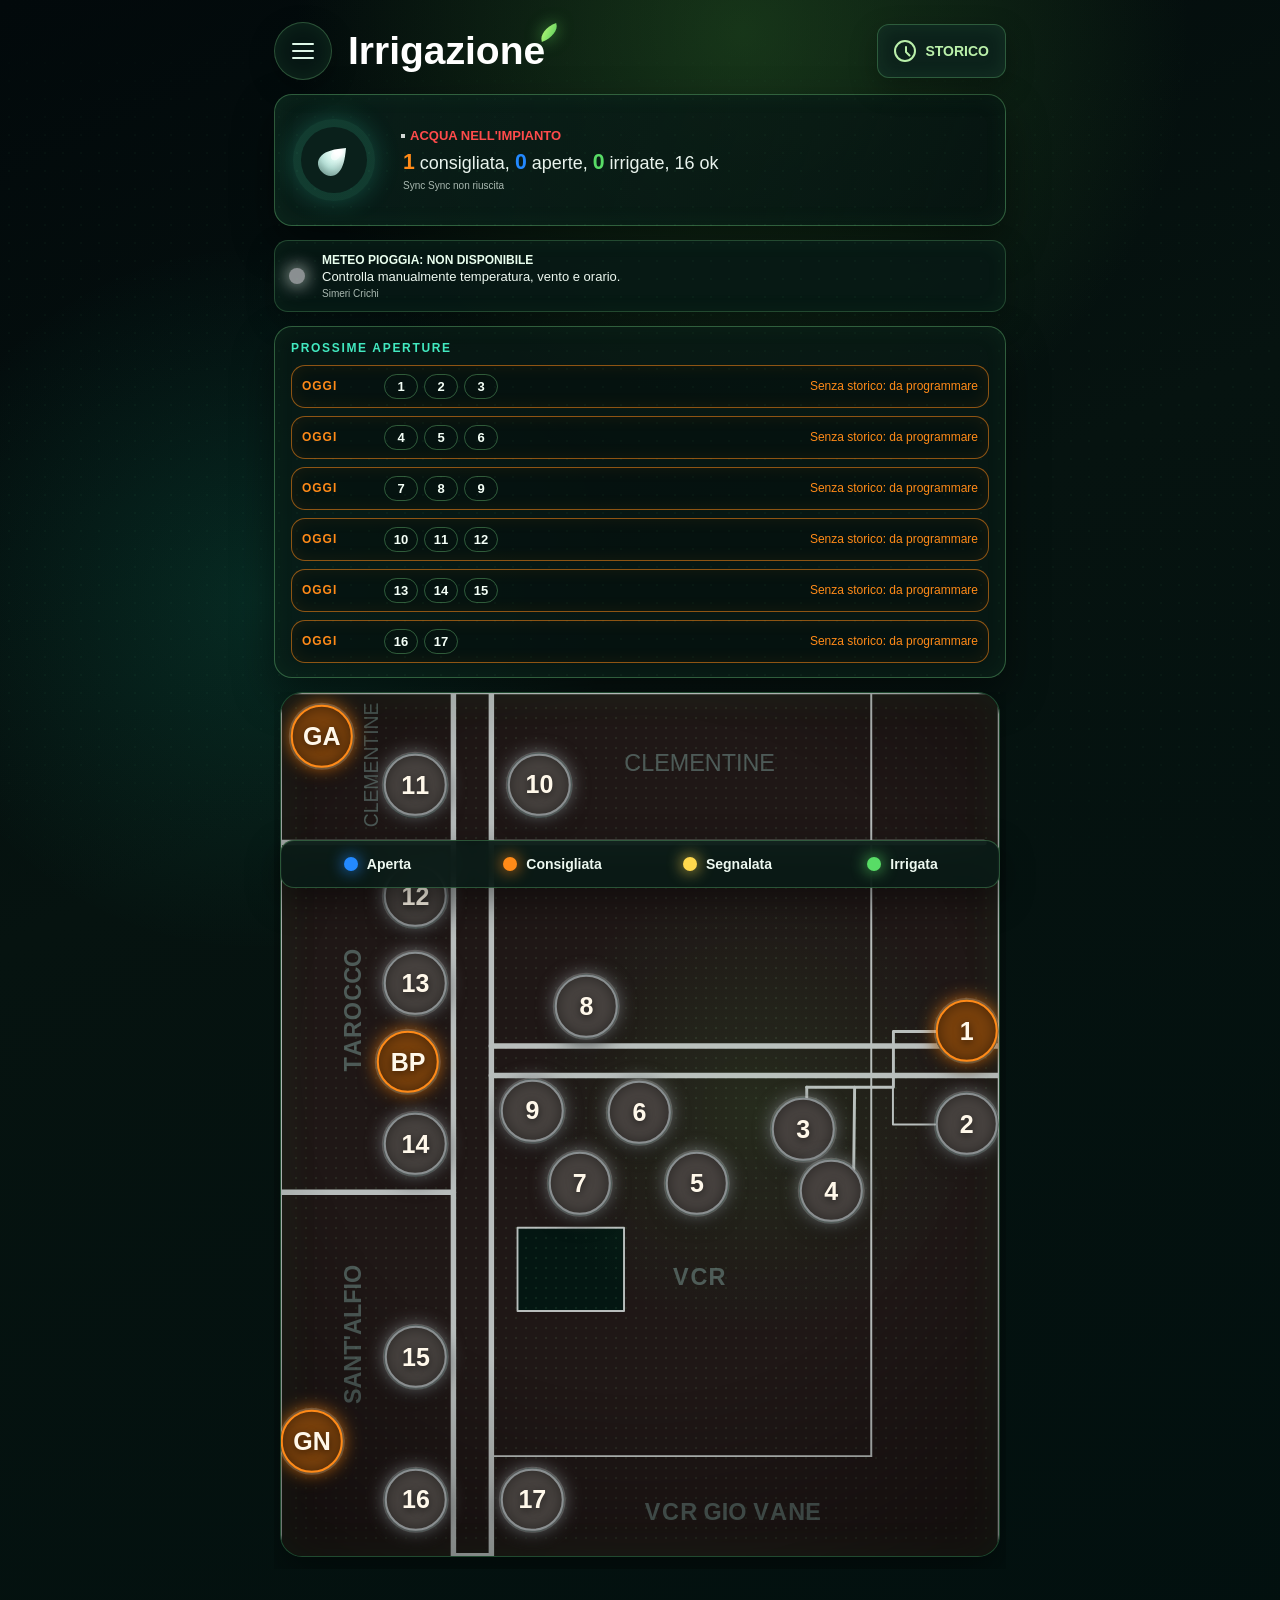
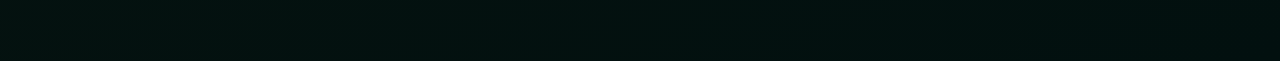
==== index.html @ 6cc9bf4e "Restore compact opening plan" ====
<!doctype html>
<html lang="it">
<head>
  <meta charset="utf-8">
  <meta name="viewport" content="width=device-width, initial-scale=1, viewport-fit=cover">
  <title>Irrigazione bocchette</title>
  <meta name="theme-color" content="#061511">
  <link rel="manifest" href="manifest.webmanifest">
  <link rel="stylesheet" href="irrigazione.css?v=neon-1">
  <link rel="stylesheet" href="neon.css?v=7">
  <link rel="stylesheet" href="next-state.css?v=10">
  <link rel="stylesheet" href="piano-aperture.css?v=3">
</head>
<body>
  <main class="app-shell">
    <header class="topbar">
      <button class="menu-button" type="button" aria-label="Menu">
        <span></span>
      </button>
      <h1>Irrigazione</h1>
      <button class="reset-button" id="historyButton" type="button">
        <span class="history-icon"></span>
        STORICO
      </button>
    </header>

    <section class="status-card" aria-label="Stato irrigazione">
      <div class="water-gauge" aria-hidden="true">
        <span></span>
      </div>
      <div class="status-copy">
        <div class="water-status water-status-off" id="waterStatus">
          <span class="status-led"></span>
          <span>ACQUA NELL'IMPIANTO</span>
        </div>
        <p class="cycle-complete" id="cycleComplete" hidden>CICLO COMPLETATO</p>
        <p class="pressure-warning" id="pressureWarning" hidden>IMPIANTO SOTTO PRESSIONE</p>
        <p id="summary">Caricamento...</p>
        <p class="sync-status" id="syncStatus">Sync locale</p>
      </div>
    </section>

    <section class="weather-advice" id="weatherAdvice" data-state="unknown" aria-label="Meteo irrigazione a pioggia">
      <div class="weather-dot" aria-hidden="true"></div>
      <div>
        <p class="weather-label" id="weatherAdviceLabel">METEO PIOGGIA: CARICAMENTO</p>
        <p class="weather-detail" id="weatherAdviceDetail">Leggo condizioni di Simeri Crichi...</p>
        <p class="weather-metrics" id="weatherAdviceMetrics">--</p>
      </div>
    </section>

    <section class="plan-card" aria-label="Prossime aperture consigliate">
      <p class="plan-title">PROSSIME APERTURE</p>
      <div class="plan-list" id="planList">Calcolo dallo storico...</div>
      <p class="plan-rain" id="planRain" hidden></p>
    </section>

    <section class="map-stage" aria-label="Mappa irrigazione">
      <div class="map-frame" id="mapFrame">
        <img class="map-image" src="mappa-irrigazione.svg" alt="Mappa irrigazione agricola">
        <div class="tap-layer" id="tapLayer" aria-label="Bocchette cliccabili"></div>
      </div>
    </section>

    <section class="legend" aria-label="Legenda stati">
      <span><i class="swatch swatch-open"></i>Aperta</span>
      <span><i class="swatch swatch-due"></i>Consigliata</span>
      <span><i class="swatch swatch-next"></i>Segnalata</span>
      <span><i class="swatch swatch-fresh"></i>Irrigata</span>
    </section>
  </main>

  <dialog class="valve-sheet" id="valveSheet">
    <form method="dialog" class="sheet-card">
      <div class="sheet-head">
        <div>
          <h2 id="sheetTitle">Bocchetta</h2>
          <p id="sheetStatus">Da aprire</p>
        </div>
        <button class="close-button" value="close" aria-label="Chiudi scheda" type="submit">&times;</button>
      </div>

      <label class="note-field">
        Nota
        <textarea id="valveNote" rows="4" placeholder="Nota opzionale"></textarea>
      </label>

      <div class="sheet-actions">
        <button class="action-toggle" id="toggleValve" type="button">APRI</button>
        <button class="action-next" id="nextValve" type="button">SEGNALA DA APRIRE</button>
      </div>
    </form>
  </dialog>

  <dialog class="history-sheet" id="historySheet">
    <form method="dialog" class="sheet-card">
      <div class="sheet-head">
        <div>
          <h2>Storico</h2>
          <p id="historyCount">Nessun movimento</p>
        </div>
        <button class="close-button" value="close" aria-label="Chiudi storico" type="submit">&times;</button>
      </div>

      <label class="note-field">
        Operatore
        <input id="operatorName" type="text" autocomplete="name" placeholder="Nome di chi apre/chiude">
      </label>

      <div class="history-list" id="historyList"></div>
    </form>
  </dialog>

  <script src="sync-config.js?v=20260609-3"></script>
  <script src="irrigazione.js?v=20260610-1"></script>
  <script src="history-all-valves.js?v=5"></script>
  <script src="next-state.js?v=1"></script>
  <script src="smart-rules.js?v=1"></script>
  <script src="ui-neon.js?v=4"></script>
  <script src="weather-advice.js?v=1"></script>
  <script src="piano-aperture.js?v=3"></script>
  <script>
    if ("serviceWorker" in navigator && location.protocol === "https:") {
      navigator.serviceWorker.register("sw.js");
    }
  </script>
</body>
</html>
---- irrigazione.css ----
:root {
  color-scheme: light;
  --bg: #eef2ec;
  --panel: #ffffff;
  --text: #172019;
  --muted: #5f6d63;
  --open: #1677d2;
  --due: #d9501e;
  --fresh: #1f9d55;
  --ok: #8a8f91;
  --shadow: 0 10px 28px rgba(20, 29, 22, 0.18);
}

* {
  box-sizing: border-box;
}

body {
  margin: 0;
  min-height: 100vh;
  background: var(--bg);
  color: var(--text);
  font-family: Arial, Helvetica, sans-serif;
}

button,
input,
textarea {
  font: inherit;
}

.app-shell {
  min-height: 100vh;
  display: flex;
  flex-direction: column;
}

.topbar {
  position: sticky;
  top: 0;
  z-index: 5;
  display: flex;
  align-items: center;
  justify-content: space-between;
  gap: 12px;
  padding: max(12px, env(safe-area-inset-top)) 12px 10px;
  background: rgba(238, 242, 236, 0.94);
  backdrop-filter: blur(12px);
  border-bottom: 1px solid rgba(23, 32, 25, 0.12);
}

h1,
h2,
p {
  margin: 0;
}

h1 {
  font-size: 20px;
  line-height: 1.1;
}

.topbar p,
.sheet-head p {
  margin-top: 4px;
  color: var(--muted);
  font-size: 13px;
}

.topbar .sync-status {
  margin-top: 3px;
  font-size: 11px;
}

.water-status {
  display: flex;
  align-items: center;
  gap: 7px;
  margin-top: 6px;
  color: var(--muted);
  font-size: 12px;
  font-weight: 800;
  line-height: 1.15;
}

.status-led {
  width: 12px;
  height: 12px;
  border-radius: 50%;
  flex: 0 0 auto;
  box-shadow: 0 0 0 2px rgba(255, 255, 255, 0.82), 0 0 10px var(--led-color);
  background: var(--led-color);
}

.water-status-on {
  --led-color: var(--fresh);
}

.water-status-off {
  --led-color: #d92525;
}

.pressure-warning {
  margin-top: 5px;
  color: #d92525;
  font-size: 13px;
  font-weight: 900;
  line-height: 1.15;
}

.cycle-complete {
  margin-top: 5px;
  color: var(--fresh);
  font-size: 13px;
  font-weight: 900;
  line-height: 1.15;
}

.reset-button {
  flex: 0 0 auto;
  min-height: 44px;
  padding: 0 12px;
  border: 0;
  border-radius: 6px;
  background: #2d342f;
  color: #fff;
  font-weight: 700;
}

.map-stage {
  flex: 1;
  overflow: auto;
  padding: 10px 10px 82px;
}

.map-frame {
  position: relative;
  width: min(100%, 720px);
  aspect-ratio: 1535 / 1844;
  margin: 0 auto;
  background: #c5d1bf;
  box-shadow: var(--shadow);
}

.map-image {
  position: absolute;
  inset: 0;
  width: 100%;
  height: 100%;
  display: block;
  user-select: none;
  pointer-events: none;
}

.tap-layer {
  position: absolute;
  inset: 0;
}

.valve-hit {
  position: absolute;
  width: clamp(34px, 8.65%, 68px);
  aspect-ratio: 1;
  transform: translate(-50%, -50%);
  border: 3px solid var(--state-color);
  border-radius: 50%;
  background: color-mix(in srgb, var(--state-color) 22%, transparent);
  box-shadow: 0 0 0 2px rgba(255, 255, 255, 0.72), 0 3px 10px rgba(0, 0, 0, 0.18);
  color: transparent;
  cursor: pointer;
  touch-action: manipulation;
}

.valve-hit:focus-visible {
  outline: 4px solid #111;
  outline-offset: 3px;
}

.state-open {
  --state-color: var(--open);
}

.state-due {
  --state-color: var(--due);
}

.state-fresh {
  --state-color: var(--fresh);
}

.state-ok {
  --state-color: var(--ok);
}

.legend {
  position: fixed;
  left: 10px;
  right: 10px;
  bottom: max(10px, env(safe-area-inset-bottom));
  z-index: 4;
  display: grid;
  grid-template-columns: repeat(3, minmax(0, 1fr));
  gap: 6px;
  width: min(calc(100% - 20px), 720px);
  margin: 0 auto;
  padding: 8px;
  border-radius: 8px;
  background: rgba(255, 255, 255, 0.94);
  box-shadow: 0 8px 22px rgba(20, 29, 22, 0.16);
  font-size: 12px;
  font-weight: 700;
}

.legend span {
  display: flex;
  align-items: center;
  justify-content: center;
  gap: 5px;
  min-width: 0;
}

.swatch {
  display: inline-block;
  width: 10px;
  height: 10px;
  border-radius: 50%;
  flex: 0 0 auto;
}

.swatch-open {
  background: var(--open);
}

.swatch-due {
  background: var(--due);
}

.swatch-fresh {
  background: var(--fresh);
}

.valve-sheet {
  width: min(420px, calc(100vw - 20px));
  margin: auto auto 10px;
  padding: 0;
  border: 0;
  border-radius: 8px;
  background: transparent;
}

.history-sheet {
  width: min(520px, calc(100vw - 20px));
  max-height: min(720px, calc(100vh - 20px));
  margin: auto auto 10px;
  padding: 0;
  border: 0;
  border-radius: 8px;
  background: transparent;
}

.history-sheet::backdrop {
  background: rgba(15, 20, 16, 0.42);
}

.valve-sheet::backdrop {
  background: rgba(15, 20, 16, 0.42);
}

.sheet-card {
  display: grid;
  gap: 14px;
  padding: 16px;
  border-radius: 8px;
  background: var(--panel);
  box-shadow: var(--shadow);
}

.sheet-head {
  display: flex;
  justify-content: space-between;
  align-items: flex-start;
  gap: 12px;
}

.sheet-head h2 {
  font-size: 22px;
}

.close-button {
  width: 42px;
  height: 42px;
  border: 0;
  border-radius: 50%;
  background: #eef0ee;
  color: #18221b;
  font-size: 28px;
  line-height: 1;
}

.note-field {
  display: grid;
  gap: 7px;
  color: var(--muted);
  font-size: 13px;
  font-weight: 700;
}

textarea {
  width: 100%;
  resize: vertical;
  border: 1px solid #cbd2cc;
  border-radius: 6px;
  padding: 10px;
  color: var(--text);
}

input {
  width: 100%;
  border: 1px solid #cbd2cc;
  border-radius: 6px;
  padding: 10px;
  color: var(--text);
}

.history-list {
  display: grid;
  gap: 8px;
  max-height: min(420px, 52vh);
  overflow: auto;
  padding-right: 2px;
}

.history-empty {
  padding: 14px;
  border: 1px solid #d7ddd8;
  border-radius: 6px;
  color: var(--muted);
  font-size: 13px;
  text-align: center;
}

.history-day {
  display: grid;
  gap: 7px;
  padding: 10px;
  border: 1px solid #d7ddd8;
  border-radius: 6px;
  background: #f9fbf8;
}

.history-day h3 {
  margin: 0;
  font-size: 15px;
}

.history-table {
  display: grid;
  gap: 6px;
}

.history-row {
  display: grid;
  grid-template-columns: 34px 1fr;
  gap: 4px 8px;
  padding: 8px;
  border-radius: 6px;
  background: #fff;
  border: 1px solid #e2e7e3;
}

.history-row strong {
  grid-row: span 2;
  align-self: center;
  font-size: 14px;
}

.history-row span {
  min-width: 0;
  color: var(--muted);
  font-size: 11px;
  font-weight: 800;
  line-height: 1.25;
}

.history-day-empty {
  padding: 8px;
  border-radius: 6px;
  background: #fff;
  border: 1px solid #e2e7e3;
  color: var(--muted);
  font-size: 12px;
  font-weight: 800;
  text-align: center;
}

.sheet-actions {
  display: grid;
  gap: 10px;
}

.sheet-actions button {
  min-height: 54px;
  border: 0;
  border-radius: 6px;
  color: #fff;
  font-weight: 800;
  letter-spacing: 0;
}

.action-toggle {
  background: var(--open);
}

.action-toggle.is-closing {
  background: var(--fresh);
}

@media (min-width: 760px) {
  .topbar {
    padding-inline: calc((100vw - 720px) / 2);
  }

  .map-stage {
    padding-top: 16px;
  }
}
---- neon.css ----
:root {
  color-scheme: dark;
  --cycle-progress: 0%;
  --bg: #04100e;
  --text: #f4fff7;
  --muted: #a9b8b0;
  --open: #2389ff;
  --due: #ff8a18;
  --next: #ffd84d;
  --fresh: #58dc66;
  --ok: #8a8f91;
  --danger: #ff4b4b;
  --green: #9ae281;
  --mint: #42e9c0;
  --line: rgba(127, 232, 142, 0.34);
  --shadow: 0 18px 42px rgba(0, 0, 0, 0.44);
}

html,
body {
  background: #04100e;
}

body {
  color: var(--text);
  background:
    radial-gradient(circle at 58% 2%, rgba(73, 159, 56, 0.28), transparent 25%),
    radial-gradient(circle at 20% 36%, rgba(20, 228, 177, 0.12), transparent 24%),
    linear-gradient(155deg, #02090b 0%, #061310 42%, #02100f 100%);
}

body::before {
  content: "";
  position: fixed;
  inset: 0;
  pointer-events: none;
  background-image: radial-gradient(rgba(130, 239, 160, 0.18) 0.7px, transparent 0.8px);
  background-size: 18px 18px;
  mask-image: linear-gradient(to bottom, transparent, black 16%, black 82%, transparent);
  opacity: 0.2;
}

.app-shell {
  gap: 14px;
  width: min(100%, 760px);
  margin: 0 auto;
  padding: max(22px, env(safe-area-inset-top)) 14px 92px;
}

.topbar {
  position: relative;
  display: grid;
  grid-template-columns: 60px 1fr auto;
  align-items: center;
  gap: 14px;
  padding: 0;
  background: transparent;
  border: 0;
  backdrop-filter: none;
}

.menu-button {
  width: 58px;
  height: 58px;
  border: 1px solid rgba(137, 237, 149, 0.28);
  border-radius: 50%;
  background: rgba(10, 28, 24, 0.78);
  box-shadow: inset 0 0 20px rgba(101, 214, 121, 0.08), 0 8px 26px rgba(0, 0, 0, 0.28);
}

.menu-button span,
.menu-button::before,
.menu-button::after {
  content: "";
  display: block;
  width: 22px;
  height: 2px;
  margin: 5px auto;
  border-radius: 999px;
  background: #dff8e8;
}

h1 {
  position: relative;
  width: max-content;
  max-width: 100%;
  color: #fff;
  font-size: clamp(25px, 8.4vw, 39px);
  line-height: 0.92;
  font-weight: 900;
}

h1::after {
  content: "";
  position: absolute;
  top: -7px;
  right: -14px;
  width: 20px;
  height: 13px;
  border-radius: 100% 0 100% 0;
  background: linear-gradient(135deg, #c5ff7a, #4ec75a);
  transform: rotate(-20deg);
  box-shadow: 0 0 16px rgba(115, 255, 105, 0.55);
}

.reset-button {
  display: inline-flex;
  align-items: center;
  gap: 9px;
  min-height: 54px;
  padding: 0 16px;
  border: 1px solid rgba(131, 239, 149, 0.28);
  border-radius: 12px;
  background: rgba(13, 35, 29, 0.88);
  color: #baf0aa;
  box-shadow: inset 0 0 18px rgba(107, 222, 127, 0.09), 0 10px 28px rgba(0, 0, 0, 0.3);
  font-size: 14px;
  font-weight: 900;
}

.history-icon {
  width: 22px;
  height: 22px;
  border: 2px solid currentColor;
  border-radius: 50%;
  position: relative;
}

.history-icon::before,
.history-icon::after {
  content: "";
  position: absolute;
  left: 9px;
  top: 4px;
  width: 2px;
  height: 7px;
  border-radius: 999px;
  background: currentColor;
  transform-origin: bottom;
}

.history-icon::after {
  height: 6px;
  transform: rotate(135deg);
}

.status-card {
  display: grid;
  grid-template-columns: 96px minmax(0, 1fr);
  gap: 14px;
  align-items: center;
  min-height: 132px;
  padding: 18px;
  border: 1px solid var(--line);
  border-radius: 18px;
  background: linear-gradient(110deg, rgba(10, 32, 26, 0.88), rgba(5, 17, 16, 0.72));
  box-shadow: var(--shadow), inset 0 0 24px rgba(92, 229, 116, 0.06);
}

.water-gauge {
  width: 82px;
  aspect-ratio: 1;
  border-radius: 50%;
  display: grid;
  place-items: center;
  background:
    conic-gradient(var(--mint) 0 var(--cycle-progress), rgba(82, 255, 205, 0.14) var(--cycle-progress) 100%);
  box-shadow: 0 0 26px rgba(54, 236, 197, 0.24);
  position: relative;
}

.water-gauge::before {
  content: "";
  position: absolute;
  inset: 8px;
  border-radius: 50%;
  background: #0a201b;
}

.water-gauge span {
  position: relative;
  z-index: 1;
  width: 24px;
  height: 32px;
  border-radius: 50% 50% 50% 10px;
  background: linear-gradient(145deg, #ffffff 0%, #d8f5ec 48%, #9ac7bc 100%);
  transform: rotate(45deg);
  box-shadow: inset -5px -5px 9px rgba(0, 0, 0, 0.18), 0 0 18px rgba(231, 255, 247, 0.35);
}

.water-gauge span::after {
  content: "";
  position: absolute;
  top: 7px;
  left: 7px;
  width: 8px;
  height: 13px;
  border-radius: 50%;
  background: rgba(255, 255, 255, 0.58);
}

.status-copy {
  min-width: 0;
  display: grid;
  gap: 7px;
}

.water-status {
  margin-top: 0;
  color: var(--green);
  font-size: clamp(10px, 2.5vw, 13px);
  font-weight: 900;
}

.water-status-off {
  color: var(--danger);
}

.status-led {
  width: 0;
  height: 0;
  overflow: hidden;
}

#summary {
  color: #e9f3ed;
  font-size: clamp(12px, 3.7vw, 18px);
  line-height: 1.05;
}

.summary-count {
  font-size: 1.18em;
  font-weight: 900;
}

.summary-due {
  color: var(--due);
}

.summary-open {
  color: var(--open);
}

.summary-next {
  color: var(--next);
}

.summary-fresh {
  color: var(--fresh);
}

.sync-status {
  color: var(--muted);
  font-size: 10px;
}

.sync-status::before {
  content: "Sync ";
}

.pressure-warning,
.cycle-complete {
  font-size: 12px;
  font-weight: 900;
}

.pressure-warning {
  color: var(--danger);
}

.cycle-complete {
  color: var(--fresh);
}

.map-stage {
  padding: 0 0 12px;
}

.map-frame {
  overflow: hidden;
  border: 1px solid rgba(122, 237, 143, 0.24);
  border-radius: 22px;
  background: radial-gradient(circle at 66% 48%, rgba(74, 201, 82, 0.11), transparent 35%), #041612;
  box-shadow: var(--shadow), inset 0 0 40px rgba(67, 236, 100, 0.08);
}

.map-frame::before {
  content: "";
  position: absolute;
  inset: 10px;
  z-index: 1;
  pointer-events: none;
  border-radius: 14px;
  background-image: radial-gradient(rgba(109, 236, 127, 0.21) 0.8px, transparent 0.9px);
  background-size: 10px 10px;
  opacity: 0.42;
  mix-blend-mode: screen;
}

.map-frame::after {
  content: "";
  position: absolute;
  inset: 0;
  pointer-events: none;
  z-index: 3;
  background: radial-gradient(circle at 50% 42%, transparent 55%, rgba(0, 0, 0, 0.42));
}

.map-image {
  filter: invert(1) hue-rotate(70deg) saturate(1.4) brightness(0.78) contrast(1.35);
  opacity: 0.82;
  mix-blend-mode: screen;
}

.tap-layer {
  z-index: 4;
}

.valve-hit {
  width: clamp(38px, 8.7%, 68px);
  border: 2px solid var(--state-color);
  background: color-mix(in srgb, var(--state-color) 42%, #170b03);
  box-shadow:
    0 0 0 2px rgba(255, 255, 255, 0.16),
    0 0 18px color-mix(in srgb, var(--state-color) 82%, transparent),
    0 8px 18px rgba(0, 0, 0, 0.5),
    inset 0 0 14px rgba(0, 0, 0, 0.42);
  color: #fff8ea;
  font-size: clamp(16px, 4vw, 25px);
  font-weight: 900;
  text-shadow: 0 2px 8px rgba(0, 0, 0, 0.65);
}

.legend {
  left: 14px;
  right: 14px;
  bottom: max(12px, env(safe-area-inset-bottom));
  width: min(calc(100% - 28px), 720px);
  padding: 15px 12px;
  border: 1px solid rgba(127, 232, 142, 0.28);
  border-radius: 14px;
  background: rgba(8, 26, 22, 0.9);
  box-shadow: 0 12px 34px rgba(0, 0, 0, 0.44);
  backdrop-filter: blur(14px);
  color: #edf8f0;
  font-size: 14px;
  grid-template-columns: repeat(4, minmax(0, 1fr));
}

.legend span {
  gap: 9px;
}

.swatch {
  width: 14px;
  height: 14px;
  background: var(--state-color);
  box-shadow: 0 0 16px var(--state-color);
}

.swatch-open {
  --state-color: var(--open);
}

.swatch-due {
  --state-color: var(--due);
}

.swatch-next {
  --state-color: var(--next);
}

.swatch-fresh {
  --state-color: var(--fresh);
}

.sheet-card {
  border: 1px solid rgba(127, 232, 142, 0.28);
  border-radius: 18px;
  background: rgba(6, 21, 18, 0.96);
  color: var(--text);
}

.close-button {
  background: rgba(239, 255, 244, 0.1);
  color: #ecfff1;
}

textarea,
input {
  border: 1px solid rgba(127, 232, 142, 0.24);
  border-radius: 10px;
  background: rgba(0, 0, 0, 0.22);
  color: var(--text);
}

.history-day,
.history-row,
.history-empty,
.history-day-empty {
  border-color: rgba(127, 232, 142, 0.22);
  background: rgba(255, 255, 255, 0.05);
  color: var(--text);
}

.sheet-actions button {
  border-radius: 12px;
  min-height: 48px;
  font-size: 15px;
  padding: 12px;
}

.action-next {
  border: 1px solid color-mix(in srgb, var(--next) 62%, transparent);
  background: linear-gradient(135deg, rgba(255, 216, 77, 0.23), rgba(69, 49, 3, 0.7));
  color: #fff3b7;
  box-shadow: inset 0 0 16px rgba(255, 216, 77, 0.12), 0 0 22px rgba(255, 216, 77, 0.18);
}

.action-next.is-marked {
  background: linear-gradient(135deg, rgba(255, 216, 77, 0.95), rgba(164, 101, 0, 0.95));
  color: #160f00;
}

.state-next {
  --state-color: var(--next);
}

@media (max-width: 520px) {
  .app-shell {
    padding-inline: 10px;
  }

  .topbar {
    grid-template-columns: 52px 1fr auto;
    gap: 10px;
  }

  .menu-button {
    width: 50px;
    height: 50px;
  }

  .reset-button {
    min-height: 48px;
    padding-inline: 12px;
    font-size: 12px;
  }

  .history-icon {
    width: 18px;
    height: 18px;
  }

  .status-card {
    grid-template-columns: 76px minmax(0, 1fr);
    padding: 14px;
  }

  .water-gauge {
    width: 66px;
  }

}
---- next-state.css ----
:root {
  --next: #ffd84d;
}

.summary-next {
  color: var(--next);
}

.state-next {
  --state-color: var(--next);
}

.swatch-next {
  --state-color: var(--next);
}

.legend {
  grid-template-columns: repeat(4, minmax(0, 1fr));
  font-size: 14px;
}

@media (max-width: 520px) {
  .legend {
    grid-template-columns: repeat(2, minmax(0, 1fr));
    row-gap: 12px;
    padding-block: 13px;
  }

  .legend span {
    justify-content: center;
  }
}

.sheet-actions button {
  min-height: 48px;
  font-size: 15px;
  padding: 12px;
}

.action-next {
  border: 1px solid color-mix(in srgb, var(--next) 62%, transparent);
  background: linear-gradient(135deg, rgba(255, 216, 77, 0.23), rgba(69, 49, 3, 0.7));
  color: #fff3b7;
  box-shadow: inset 0 0 16px rgba(255, 216, 77, 0.12), 0 0 22px rgba(255, 216, 77, 0.18);
}

.action-next.is-marked {
  background: linear-gradient(135deg, rgba(255, 216, 77, 0.95), rgba(164, 101, 0, 0.95));
  color: #160f00;
}

.status-card .water-status {
  font-size: clamp(10px, 2.5vw, 13px);
}

.status-card #summary {
  font-size: clamp(12px, 3.7vw, 18px);
}

.status-card .sync-status {
  font-size: 10px;
}

.water-gauge span {
  width: 26px;
  height: 36px;
  border-radius: 0;
  background: radial-gradient(circle at 38% 25%, #ffffff 0 12%, #dff9f2 28%, #b9e3da 58%, #79aaa0 100%);
  -webkit-mask: url("data:image/svg+xml,%3Csvg viewBox='0 0 52 72' xmlns='http://www.w3.org/2000/svg'%3E%3Cpath d='M26 2C41 20 50 34 50 48C50 62 39.5 70 26 70C12.5 70 2 62 2 48C2 34 11 20 26 2Z' fill='black'/%3E%3C/svg%3E") center / contain no-repeat;
  mask: url("data:image/svg+xml,%3Csvg viewBox='0 0 52 72' xmlns='http://www.w3.org/2000/svg'%3E%3Cpath d='M26 2C41 20 50 34 50 48C50 62 39.5 70 26 70C12.5 70 2 62 2 48C2 34 11 20 26 2Z' fill='black'/%3E%3C/svg%3E") center / contain no-repeat;
}

.water-gauge span::after {
  top: 9px;
  left: 7px;
  width: 8px;
  height: 10px;
}

.weather-advice {
  display: grid;
  grid-template-columns: 22px minmax(0, 1fr);
  gap: 11px;
  align-items: center;
  padding: 12px 14px;
  border: 1px solid rgba(127, 232, 142, 0.24);
  border-radius: 14px;
  background: rgba(7, 25, 21, 0.86);
  box-shadow: inset 0 0 22px rgba(90, 229, 116, 0.05), 0 10px 28px rgba(0, 0, 0, 0.28);
}

.weather-dot {
  width: 16px;
  height: 16px;
  border-radius: 50%;
  background: #8a8f91;
  box-shadow: 0 0 18px currentColor;
}

.weather-advice[data-state="good"] .weather-dot {
  background: var(--fresh);
  color: var(--fresh);
}

.weather-advice[data-state="caution"] .weather-dot {
  background: var(--next);
  color: var(--next);
}

.weather-advice[data-state="bad"] .weather-dot {
  background: var(--danger);
  color: var(--danger);
}

.weather-label {
  color: #eaffef;
  font-size: 12px;
  font-weight: 900;
}

.weather-advice[data-state="good"] .weather-label {
  color: var(--fresh);
}

.weather-advice[data-state="caution"] .weather-label {
  color: var(--next);
}

.weather-advice[data-state="bad"] .weather-label {
  color: var(--danger);
}

.weather-detail {
  margin-top: 2px;
  color: #edf8f0;
  font-size: 13px;
  line-height: 1.2;
}

.weather-metrics {
  margin-top: 3px;
  color: var(--muted);
  font-size: 10px;
}

.state-open::after {
  content: "";
  position: absolute;
  inset: 3px;
  border: 2px dashed var(--open);
  border-radius: 50%;
  animation: spray-spin 3s linear infinite;
  filter: drop-shadow(0 0 8px var(--open));
}

@keyframes spray-spin {
  to {
    transform: rotate(360deg);
  }
}

.history-nav-button {
  width: 100%;
  min-height: 44px;
  border: 1px solid rgba(127, 232, 142, 0.32);
  border-radius: 12px;
  background: linear-gradient(135deg, rgba(56, 232, 188, 0.16), rgba(12, 48, 39, 0.92));
  color: #dcffe6;
  font-size: 13px;
  font-weight: 900;
}

.history-month {
  display: grid;
  gap: 10px;
  padding: 12px;
  border: 1px solid rgba(127, 232, 142, 0.22);
  border-radius: 12px;
  background: rgba(255, 255, 255, 0.05);
}

.history-month h3 {
  margin: 0;
  font-size: 14px;
  color: var(--muted);
}

.cycle-grid {
  display: grid;
  grid-template-columns: repeat(2, minmax(0, 1fr));
  gap: 10px;
}

.cycle-card {
  min-height: 78px;
  border: 1px solid rgba(127, 232, 142, 0.28);
  border-radius: 12px;
  background: rgba(6, 21, 18, 0.84);
  color: #ecfff1;
  text-align: left;
  padding: 12px;
  box-shadow: inset 0 0 18px rgba(90, 229, 116, 0.05);
}

.cycle-card strong,
.cycle-card span {
  display: block;
}

.cycle-card strong {
  font-size: 24px;
  line-height: 1;
}

.cycle-card span {
  margin-top: 8px;
  color: var(--muted);
  font-size: 11px;
  font-weight: 800;
  text-transform: uppercase;
}
---- piano-aperture.css ----
.plan-card {
  border: 1px solid var(--line);
  border-radius: 18px;
  padding: 14px 16px;
  background: rgba(9, 26, 22, 0.72);
  box-shadow: var(--shadow), inset 0 0 24px rgba(92, 229, 116, 0.05);
  display: grid;
  gap: 10px;
}

.plan-card[hidden] {
  display: none;
}

.plan-title {
  margin: 0;
  font-size: 12px;
  font-weight: 700;
  letter-spacing: 0.14em;
  color: var(--mint);
}

.plan-list {
  display: grid;
  gap: 8px;
}

.plan-empty {
  margin: 0;
  font-size: 13px;
  color: var(--muted);
}

.plan-row {
  display: grid;
  grid-template-columns: 72px 1fr auto;
  align-items: center;
  gap: 10px;
  padding: 8px 10px;
  border: 1px solid rgba(127, 232, 142, 0.16);
  border-radius: 14px;
  background: rgba(4, 16, 14, 0.55);
}

.plan-row.is-today {
  border-color: rgba(255, 138, 24, 0.55);
  box-shadow: inset 0 0 18px rgba(255, 138, 24, 0.08);
}

.plan-when {
  font-size: 12px;
  font-weight: 700;
  letter-spacing: 0.08em;
  color: var(--muted);
}

.plan-row.is-today .plan-when {
  color: var(--due);
}

.plan-chips {
  display: flex;
  flex-wrap: wrap;
  gap: 6px;
}

.plan-chip {
  min-width: 34px;
  padding: 4px 8px;
  border: 1px solid var(--line);
  border-radius: 999px;
  background: transparent;
  color: var(--text);
  font-size: 13px;
  font-weight: 700;
  cursor: pointer;
}

.plan-chip:hover,
.plan-chip:focus-visible {
  border-color: var(--mint);
  color: var(--mint);
  outline: none;
}

.plan-detail {
  font-size: 12px;
  color: var(--muted);
  text-align: right;
}

.plan-row.is-today .plan-detail {
  color: var(--due);
}

.plan-rain {
  margin: 0;
  font-size: 12px;
  color: var(--next);
}

@media (max-width: 420px) {
  .plan-row {
    grid-template-columns: 60px 1fr;
  }

  .plan-detail {
    grid-column: 2;
    text-align: left;
  }
}
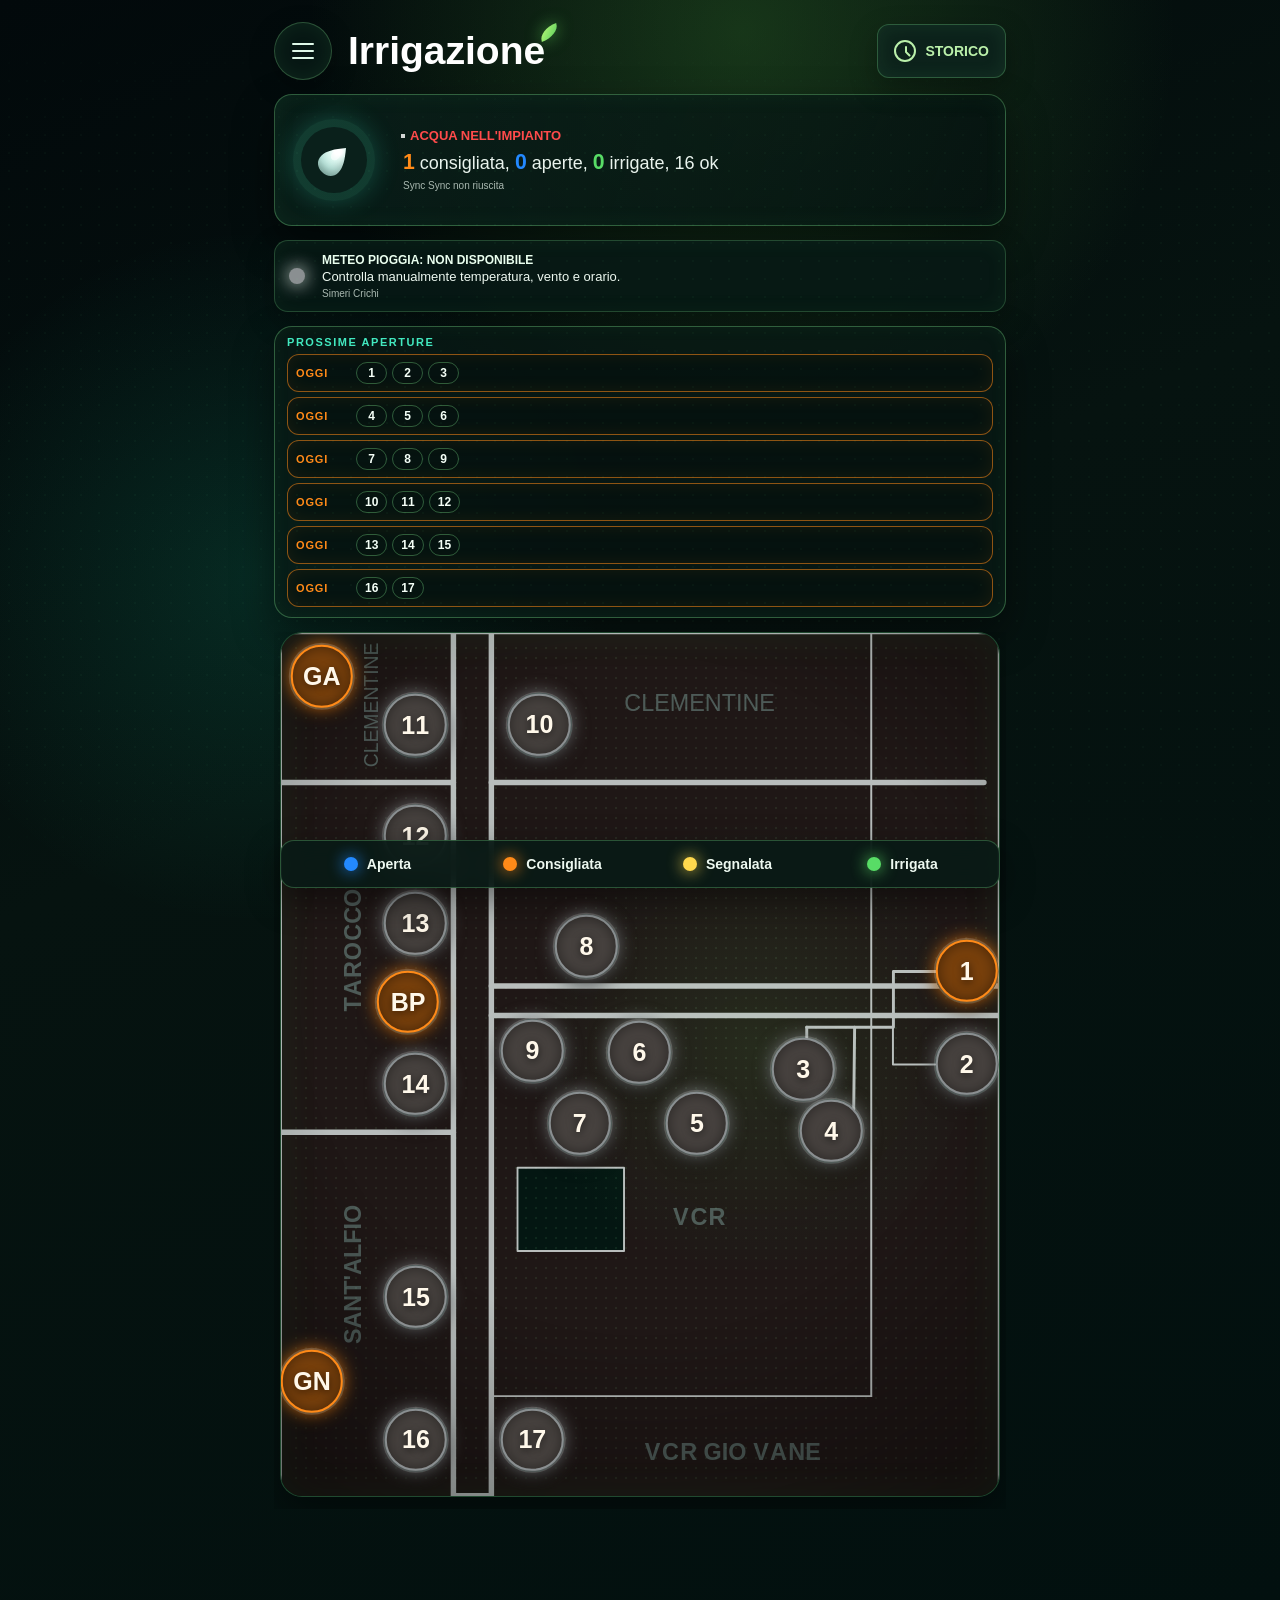
==== commit 274ca13d: "Limit opening plan to compact strip" ====
--- a/index.html
+++ b/index.html
@@ -9,7 +9,7 @@
   <link rel="stylesheet" href="irrigazione.css?v=neon-1">
   <link rel="stylesheet" href="neon.css?v=7">
   <link rel="stylesheet" href="next-state.css?v=10">
-  <link rel="stylesheet" href="piano-aperture.css?v=3">
+  <link rel="stylesheet" href="piano-aperture.css?v=4">
 </head>
 <body>
   <main class="app-shell">
@@ -118,7 +118,7 @@
   <script src="smart-rules.js?v=1"></script>
   <script src="ui-neon.js?v=4"></script>
   <script src="weather-advice.js?v=1"></script>
-  <script src="piano-aperture.js?v=3"></script>
+  <script src="piano-aperture.js?v=4"></script>
   <script>
     if ("serviceWorker" in navigator && location.protocol === "https:") {
       navigator.serviceWorker.register("sw.js");
--- a/piano-aperture.css
+++ b/piano-aperture.css
@@ -1,20 +1,16 @@
 .plan-card {
   border: 1px solid var(--line);
   border-radius: 18px;
-  padding: 14px 16px;
+  padding: 9px 12px 10px;
   background: rgba(9, 26, 22, 0.72);
-  box-shadow: var(--shadow), inset 0 0 24px rgba(92, 229, 116, 0.05);
+  box-shadow: var(--shadow), inset 0 0 18px rgba(92, 229, 116, 0.05);
   display: grid;
-  gap: 10px;
-}
-
-.plan-card[hidden] {
-  display: none;
+  gap: 6px;
 }
 
 .plan-title {
   margin: 0;
-  font-size: 12px;
+  font-size: 11px;
   font-weight: 700;
   letter-spacing: 0.14em;
   color: var(--mint);
@@ -22,23 +18,24 @@
 
 .plan-list {
   display: grid;
-  gap: 8px;
+  gap: 5px;
 }
 
 .plan-empty {
   margin: 0;
-  font-size: 13px;
+  font-size: 12px;
   color: var(--muted);
 }
 
 .plan-row {
   display: grid;
-  grid-template-columns: 72px 1fr auto;
+  grid-template-columns: 52px 1fr;
   align-items: center;
-  gap: 10px;
-  padding: 8px 10px;
+  gap: 8px;
+  min-height: 38px;
+  padding: 6px 8px;
   border: 1px solid rgba(127, 232, 142, 0.16);
-  border-radius: 14px;
+  border-radius: 12px;
   background: rgba(4, 16, 14, 0.55);
 }
 
@@ -48,7 +45,7 @@
 }
 
 .plan-when {
-  font-size: 12px;
+  font-size: 11px;
   font-weight: 700;
   letter-spacing: 0.08em;
   color: var(--muted);
@@ -61,17 +58,17 @@
 .plan-chips {
   display: flex;
   flex-wrap: wrap;
-  gap: 6px;
+  gap: 5px;
 }
 
 .plan-chip {
-  min-width: 34px;
-  padding: 4px 8px;
+  min-width: 31px;
+  padding: 3px 8px;
   border: 1px solid var(--line);
   border-radius: 999px;
   background: transparent;
   color: var(--text);
-  font-size: 13px;
+  font-size: 12px;
   font-weight: 700;
   cursor: pointer;
 }
@@ -84,7 +81,8 @@
 }
 
 .plan-detail {
-  font-size: 12px;
+  display: none;
+  font-size: 11px;
   color: var(--muted);
   text-align: right;
 }
@@ -95,13 +93,13 @@
 
 .plan-rain {
   margin: 0;
-  font-size: 12px;
+  font-size: 11px;
   color: var(--next);
 }
 
 @media (max-width: 420px) {
   .plan-row {
-    grid-template-columns: 60px 1fr;
+    grid-template-columns: 48px 1fr;
   }
 
   .plan-detail {
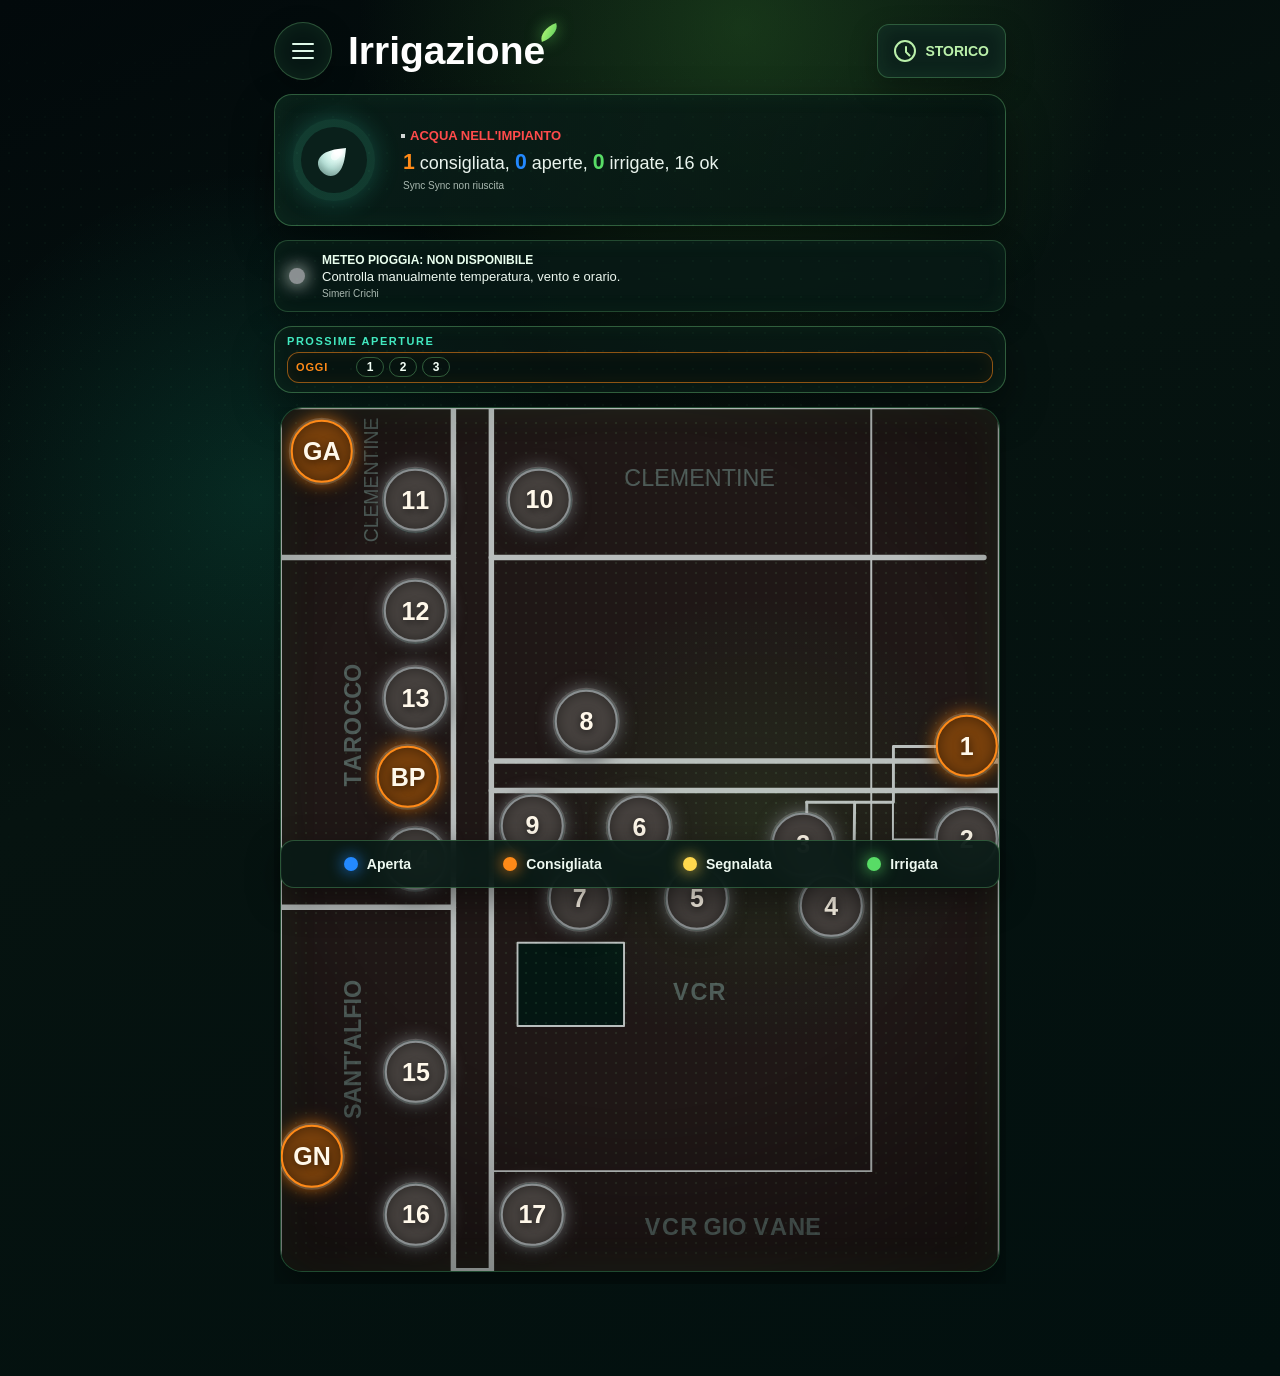
==== commit e1d873ef: "Make opening strip less prominent" ====
--- a/index.html
+++ b/index.html
@@ -9,7 +9,7 @@
   <link rel="stylesheet" href="irrigazione.css?v=neon-1">
   <link rel="stylesheet" href="neon.css?v=7">
   <link rel="stylesheet" href="next-state.css?v=10">
-  <link rel="stylesheet" href="piano-aperture.css?v=4">
+  <link rel="stylesheet" href="piano-aperture.css?v=5">
 </head>
 <body>
   <main class="app-shell">
@@ -118,7 +118,7 @@
   <script src="smart-rules.js?v=1"></script>
   <script src="ui-neon.js?v=4"></script>
   <script src="weather-advice.js?v=1"></script>
-  <script src="piano-aperture.js?v=4"></script>
+  <script src="piano-aperture.js?v=5"></script>
   <script>
     if ("serviceWorker" in navigator && location.protocol === "https:") {
       navigator.serviceWorker.register("sw.js");
--- a/piano-aperture.css
+++ b/piano-aperture.css
@@ -1,11 +1,11 @@
 .plan-card {
   border: 1px solid var(--line);
   border-radius: 18px;
-  padding: 9px 12px 10px;
+  padding: 8px 12px 9px;
   background: rgba(9, 26, 22, 0.72);
   box-shadow: var(--shadow), inset 0 0 18px rgba(92, 229, 116, 0.05);
   display: grid;
-  gap: 6px;
+  gap: 5px;
 }
 
 .plan-title {
@@ -18,7 +18,7 @@
 
 .plan-list {
   display: grid;
-  gap: 5px;
+  gap: 0;
 }
 
 .plan-empty {
@@ -32,11 +32,15 @@
   grid-template-columns: 52px 1fr;
   align-items: center;
   gap: 8px;
-  min-height: 38px;
-  padding: 6px 8px;
+  min-height: 31px;
+  padding: 4px 8px;
   border: 1px solid rgba(127, 232, 142, 0.16);
   border-radius: 12px;
   background: rgba(4, 16, 14, 0.55);
+}
+
+.plan-row:nth-child(n+2) {
+  display: none;
 }
 
 .plan-row.is-today {
@@ -62,8 +66,8 @@
 }
 
 .plan-chip {
-  min-width: 31px;
-  padding: 3px 8px;
+  min-width: 28px;
+  padding: 2px 7px;
   border: 1px solid var(--line);
   border-radius: 999px;
   background: transparent;
@@ -92,9 +96,7 @@
 }
 
 .plan-rain {
-  margin: 0;
-  font-size: 11px;
-  color: var(--next);
+  display: none;
 }
 
 @media (max-width: 420px) {
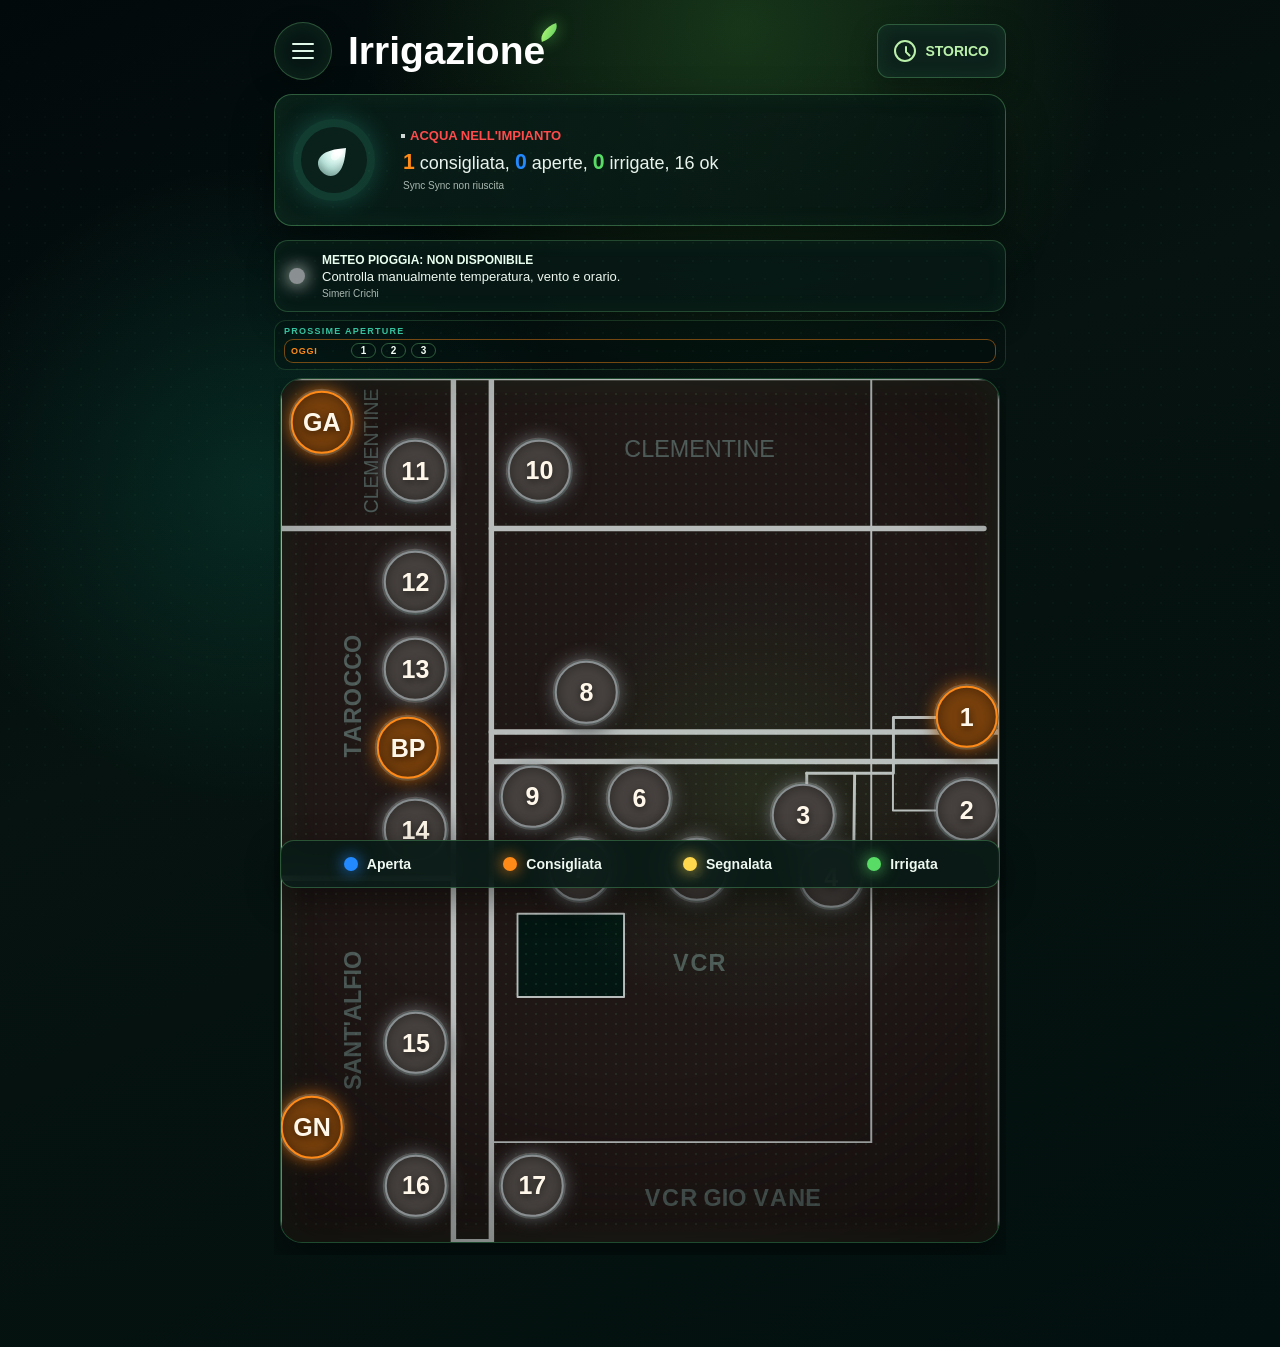
==== commit 07101634: "Make opening strip expandable" ====
--- a/index.html
+++ b/index.html
@@ -9,7 +9,7 @@
   <link rel="stylesheet" href="irrigazione.css?v=neon-1">
   <link rel="stylesheet" href="neon.css?v=7">
   <link rel="stylesheet" href="next-state.css?v=10">
-  <link rel="stylesheet" href="piano-aperture.css?v=5">
+  <link rel="stylesheet" href="piano-aperture.css?v=6">
 </head>
 <body>
   <main class="app-shell">
@@ -49,7 +49,7 @@
       </div>
     </section>
 
-    <section class="plan-card" aria-label="Prossime aperture consigliate">
+    <section class="plan-card" id="planCard" aria-label="Prossime aperture consigliate" role="button" tabindex="0" aria-expanded="false">
       <p class="plan-title">PROSSIME APERTURE</p>
       <div class="plan-list" id="planList">Calcolo dallo storico...</div>
       <p class="plan-rain" id="planRain" hidden></p>
@@ -118,7 +118,7 @@
   <script src="smart-rules.js?v=1"></script>
   <script src="ui-neon.js?v=4"></script>
   <script src="weather-advice.js?v=1"></script>
-  <script src="piano-aperture.js?v=5"></script>
+  <script src="piano-aperture.js?v=6"></script>
   <script>
     if ("serviceWorker" in navigator && location.protocol === "https:") {
       navigator.serviceWorker.register("sw.js");
--- a/piano-aperture.css
+++ b/piano-aperture.css
@@ -1,19 +1,21 @@
 .plan-card {
-  border: 1px solid var(--line);
-  border-radius: 18px;
-  padding: 8px 12px 9px;
-  background: rgba(9, 26, 22, 0.72);
-  box-shadow: var(--shadow), inset 0 0 18px rgba(92, 229, 116, 0.05);
+  border: 1px solid rgba(127, 232, 142, 0.16);
+  border-radius: 12px;
+  padding: 5px 9px 6px;
+  margin-top: -6px;
+  margin-bottom: -6px;
+  background: rgba(4, 16, 14, 0.38);
+  box-shadow: none;
   display: grid;
-  gap: 5px;
+  gap: 3px;
 }
 
 .plan-title {
   margin: 0;
-  font-size: 11px;
+  font-size: 9px;
   font-weight: 700;
   letter-spacing: 0.14em;
-  color: var(--mint);
+  color: rgba(66, 233, 192, 0.82);
 }
 
 .plan-list {
@@ -32,11 +34,11 @@
   grid-template-columns: 52px 1fr;
   align-items: center;
   gap: 8px;
-  min-height: 31px;
-  padding: 4px 8px;
-  border: 1px solid rgba(127, 232, 142, 0.16);
-  border-radius: 12px;
-  background: rgba(4, 16, 14, 0.55);
+  min-height: 24px;
+  padding: 2px 6px;
+  border: 1px solid rgba(255, 138, 24, 0.28);
+  border-radius: 9px;
+  background: rgba(4, 16, 14, 0.24);
 }
 
 .plan-row:nth-child(n+2) {
@@ -44,12 +46,12 @@
 }
 
 .plan-row.is-today {
-  border-color: rgba(255, 138, 24, 0.55);
-  box-shadow: inset 0 0 18px rgba(255, 138, 24, 0.08);
+  border-color: rgba(255, 138, 24, 0.45);
+  box-shadow: none;
 }
 
 .plan-when {
-  font-size: 11px;
+  font-size: 9px;
   font-weight: 700;
   letter-spacing: 0.08em;
   color: var(--muted);
@@ -66,13 +68,13 @@
 }
 
 .plan-chip {
-  min-width: 28px;
-  padding: 2px 7px;
-  border: 1px solid var(--line);
+  min-width: 25px;
+  padding: 1px 6px;
+  border: 1px solid rgba(127, 232, 142, 0.34);
   border-radius: 999px;
   background: transparent;
   color: var(--text);
-  font-size: 12px;
+  font-size: 10px;
   font-weight: 700;
   cursor: pointer;
 }
@@ -101,7 +103,7 @@
 
 @media (max-width: 420px) {
   .plan-row {
-    grid-template-columns: 48px 1fr;
+    grid-template-columns: 44px 1fr;
   }
 
   .plan-detail {
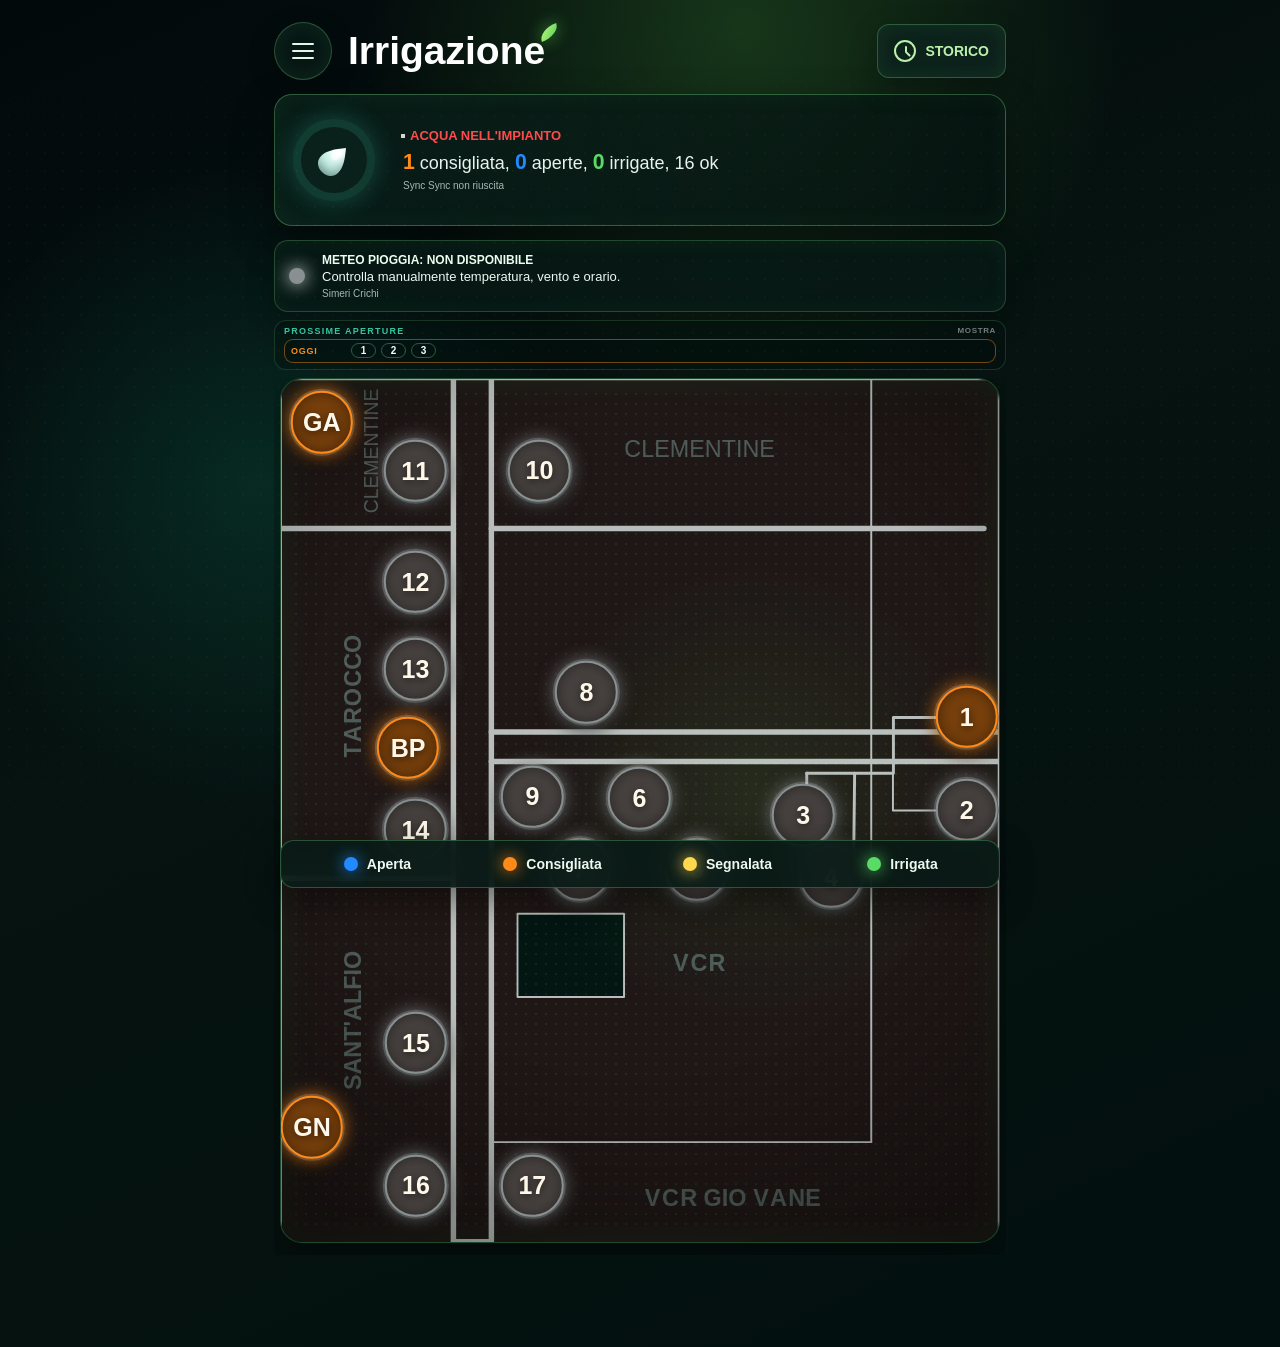
==== commit b0b9bee7: "Load cycle grouped history" ====
--- a/index.html
+++ b/index.html
@@ -113,7 +113,7 @@
 
   <script src="sync-config.js?v=20260609-3"></script>
   <script src="irrigazione.js?v=20260610-1"></script>
-  <script src="history-all-valves.js?v=5"></script>
+  <script src="history-all-valves.js?v=6"></script>
   <script src="next-state.js?v=1"></script>
   <script src="smart-rules.js?v=1"></script>
   <script src="ui-neon.js?v=4"></script>
--- a/piano-aperture.css
+++ b/piano-aperture.css
@@ -8,9 +8,13 @@
   box-shadow: none;
   display: grid;
   gap: 3px;
+  cursor: pointer;
 }
 
 .plan-title {
+  display: flex;
+  align-items: center;
+  justify-content: space-between;
   margin: 0;
   font-size: 9px;
   font-weight: 700;
@@ -18,9 +22,20 @@
   color: rgba(66, 233, 192, 0.82);
 }
 
+.plan-title::after {
+  content: "MOSTRA";
+  font-size: 8px;
+  letter-spacing: 0.08em;
+  color: rgba(244, 255, 247, 0.46);
+}
+
+.plan-card.is-expanded .plan-title::after {
+  content: "CHIUDI";
+}
+
 .plan-list {
   display: grid;
-  gap: 0;
+  gap: 4px;
 }
 
 .plan-empty {
@@ -43,6 +58,17 @@
 
 .plan-row:nth-child(n+2) {
   display: none;
+}
+
+.plan-card.is-expanded .plan-row:nth-child(n+2) {
+  display: grid;
+}
+
+.plan-card.is-expanded {
+  margin-top: -4px;
+  margin-bottom: 0;
+  background: rgba(4, 16, 14, 0.56);
+  border-color: rgba(127, 232, 142, 0.24);
 }
 
 .plan-row.is-today {
@@ -101,6 +127,13 @@
   display: none;
 }
 
+.plan-card.is-expanded .plan-rain:not([hidden]) {
+  display: block;
+  margin: 1px 0 0;
+  font-size: 10px;
+  color: var(--next);
+}
+
 @media (max-width: 420px) {
   .plan-row {
     grid-template-columns: 44px 1fr;
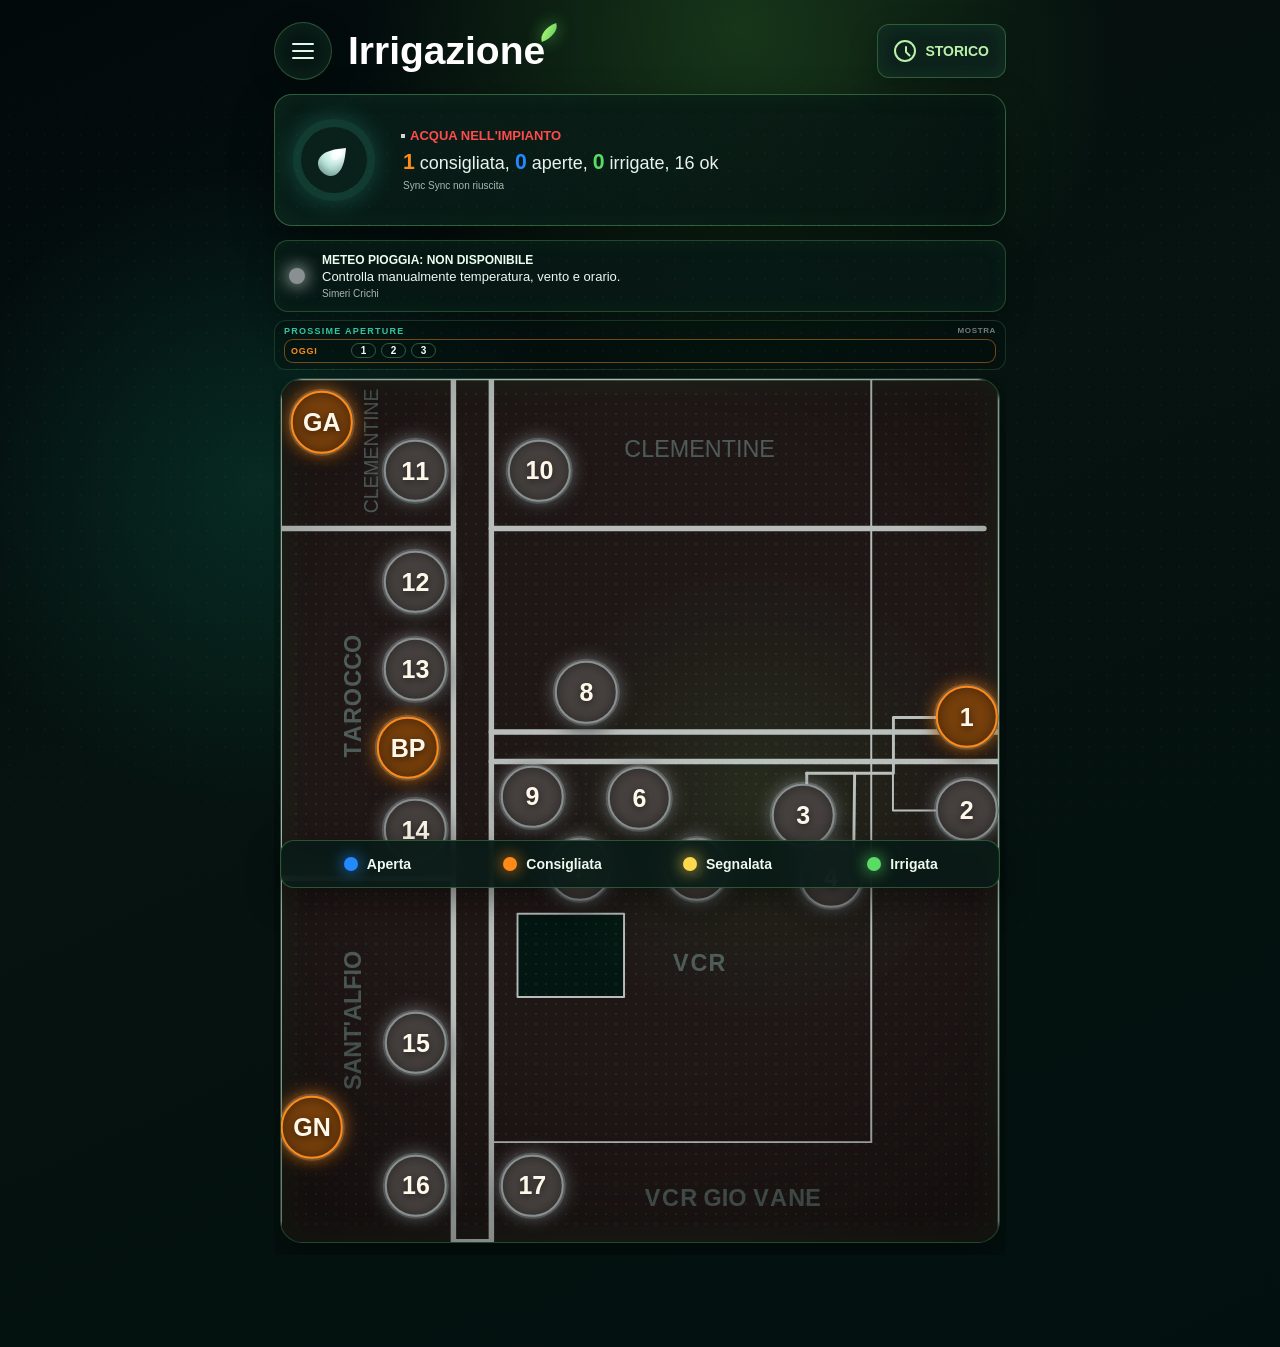
==== commit 433415e2: "Bump declared history cycle version" ====
--- a/index.html
+++ b/index.html
@@ -113,7 +113,7 @@
 
   <script src="sync-config.js?v=20260609-3"></script>
   <script src="irrigazione.js?v=20260610-1"></script>
-  <script src="history-all-valves.js?v=6"></script>
+  <script src="history-all-valves.js?v=9"></script>
   <script src="next-state.js?v=1"></script>
   <script src="smart-rules.js?v=1"></script>
   <script src="ui-neon.js?v=4"></script>
